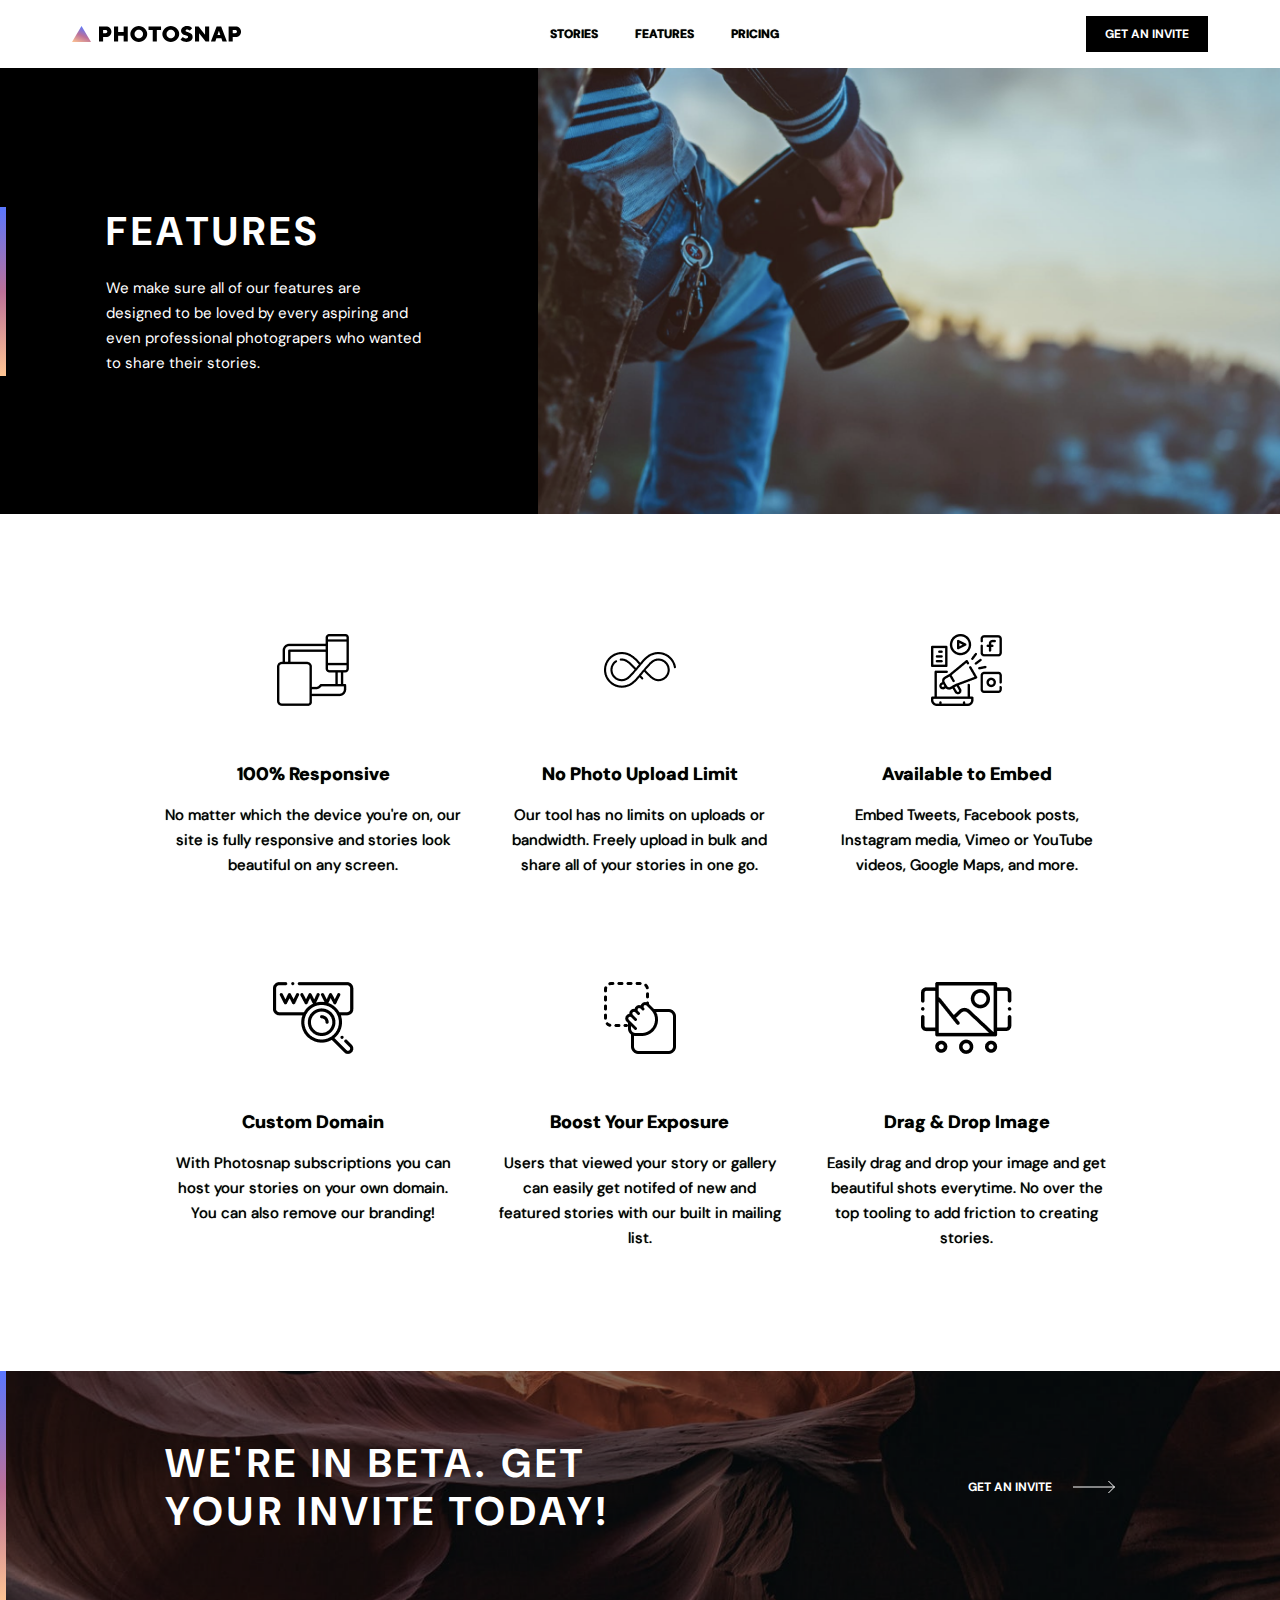
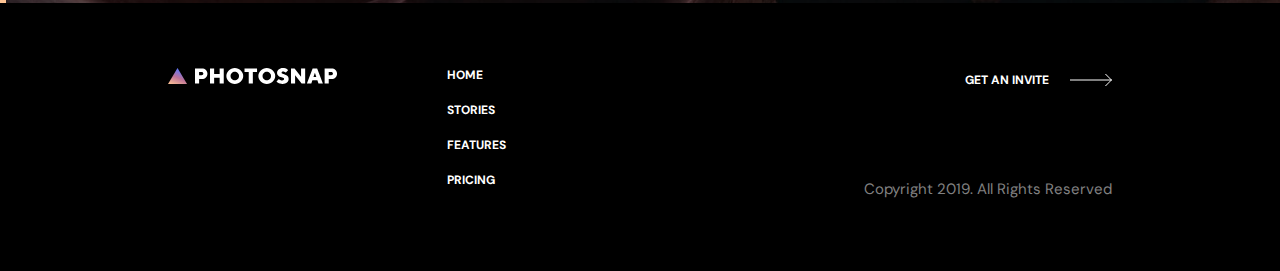
==== features-page.html @ 4eff0919 "Feature page update" ====
<!DOCTYPE html>
<html lang="en">
  <head>
    <meta charset="UTF-8" />
    <meta name="viewport" content="width=device-width, initial-scale=1.0" />
    <meta name="robots" content="index, follow" />
    <link rel="canonical" href="./features-page.html" />
    <link rel="preconnect" href="https://fonts.googleapis.com" />
    <link rel="preconnect" href="https://fonts.gstatic.com" crossorigin />
    <link
      href="https://fonts.googleapis.com/css2?family=DM+Sans:opsz,wght@9..40,400;9..40,700&display=swap"
      rel="stylesheet"
    />
    <link rel="icon" href="./assets/favicon.svg" type="image/svg+xml" />
    <link
      rel="stylesheet"
      href="https://cdnjs.cloudflare.com/ajax/libs/font-awesome/6.4.2/css/all.min.css"
      integrity="sha512-z3gLpd7yknf1YoNbCzqRKc4qyor8gaKU1qmn+CShxbuBusANI9QpRohGBreCFkKxLhei6S9CQXFEbbKuqLg0DA=="
      crossorigin="anonymous"
      referrerpolicy="no-referrer"
    />
    <link rel="stylesheet" href="./global-styles.css" />
    <link rel="stylesheet" href="./features.css" />

    <title>Features</title>
  </head>
  <body>
    <header class="nav-bar">
      <div id="photosnap-logo">
        <a href="./index.html"
          ><img
            src="./assets/logo-photosnap-black.svg"
            alt="Photosnap logo image"
          />
        </a>
      </div>
      <nav>
        <ul>
          <li><a href="./stories-page.html">Stories</a></li>
          <li><a href="./features-page.html">Features</a></li>
          <li><a href="#">Pricing</a></li>
        </ul>
      </nav>
      <button>Get an invite</button>
    </header>
    <main>
      <!-- background-section -->
      <section>
        <div class="wrapper-bg">
          <div class="features-bg-text">
            <div class="feat">
              <h1>Features</h1>
              <p>
                We make sure all of our features are designed to be loved by
                every aspiring and even professional photograpers who wanted to
                share their stories.
              </p>
            </div>
          </div>
          <div class="img-bg">
            <img
              src="./assets/features-page-background-image-of-photohrapher.png"
              alt="Image of photographer holding camera"
            />
          </div>
        </div>
      </section>
      <!-- features section -->
      <section class="features-section">
        <div>
          <div class="feature-img">
            <img
              src="./assets/responsiveicon.png"
              alt="Icon representing responsivnes of websites."
            />
          </div>
          <h3>100% Responsive</h3>
          <p>
            No matter which the device you're on, our site is fully responsive
            and stories look beautiful on any screen.
          </p>
        </div>
        <div>
          <div class="feature-img infinity">
            <img
              src="./assets/infinityicon.png"
              alt="Infinity icon representing no upload limits."
            />
          </div>
          <h3>No Photo Upload Limit</h3>
          <p>
            Our tool has no limits on uploads or bandwidth. Freely upload in
            bulk and share all of your stories in one go.
          </p>
        </div>
        <div>
          <div class="feature-img">
            <img
              src="./assets/advertisementicons.png"
              alt="Possibility to embed any media."
            />
          </div>
          <h3>Available to Embed</h3>
          <p>
            Embed Tweets, Facebook posts, Instagram media, Vimeo or YouTube
            videos, Google Maps, and more.
          </p>
        </div>
        <div>
          <div class="feature-img">
            <img
              src="./assets/custom-domain-icon.png"
              alt="Icon representing custom domain"
            />
          </div>
          <h3>Custom Domain</h3>
          <p>
            With Photosnap subscriptions you can host your stories on your own
            domain. You can also remove our branding!
          </p>
        </div>
        <div>
          <div class="feature-img">
            <img
              src="./assets/boost-exposure-icon.png"
              alt="Boost your exposure icon"
            />
          </div>
          <h3>Boost Your Exposure</h3>
          <p>
            Users that viewed your story or gallery can easily get notifed of
            new and featured stories with our built in mailing list.
          </p>
        </div>
        <div>
          <div class="feature-img">
            <img src="./assets/slider-icon.png" alt="Slider icon" />
          </div>
          <h3>Drag & Drop Image</h3>
          <p>
            Easily drag and drop your image and get beautiful shots everytime.
            No over the top tooling to add friction to creating stories.
          </p>
        </div>
      </section>
      <section class="prefooter">
        <div>
          <h1>We're in beta. Get your invite today!</h1>
        </div>
        <div class="btn-pref">
          <button>
            Get an invite
            <img
              src="./assets/btn-arrow-white.svg"
              alt="White arrow"
              class="arrows"
            />
          </button>
        </div>
      </section>
    </main>
    <footer>
      <div class="footer-section">
        <div>
          <a href="#">
            <img
              src="./assets/logo-photosnap-white.svg"
              alt="Photosnap logo"
              class="footer-logo"
            />
          </a>
          <ul class="social-icons">
            <li>
              <a href="#"
                ><i class="fa-brands fa-square-facebook facebook"></i
              ></a>
            </li>
            <li>
              <a href="#"><i class="fa-brands fa-youtube youtube"></i></a>
            </li>
            <li>
              <a href="#"><i class="fa-brands fa-twitter twitter"></i></a>
            </li>
            <li>
              <a href="#"><i class="fa-brands fa-pinterest pinterest"></i></a>
            </li>
            <li>
              <a href="#"><i class="fa-brands fa-instagram instagram"></i></a>
            </li>
          </ul>
        </div>
        <ul class="footer-nav">
          <li>
            <a href="./index.html"><h4>Home</h4></a>
          </li>
          <li>
            <a href="./stories-page.html"><h4>Stories</h4></a>
          </li>
          <li>
            <a href="./features-page.html"><h4>Features</h4></a>
          </li>
          <li>
            <a href="#"><h4>Pricing</h4></a>
          </li>
        </ul>
      </div>
      <div>
        <button>
          Get an invite
          <img
            src="./assets/btn-arrow-white.svg"
            alt="Button arrow"
            class="arrows"
          />
        </button>
        <p>Copyright 2019. All Rights Reserved</p>
      </div>
    </footer>
  </body>
</html>
---- global-styles.css ----
* {
  box-sizing: border-box;
  margin: 0;
  padding: 0;
}

html {
  background-image: linear-gradient(
    30deg,
    #140f21 25%,
    rgb(46, 67, 160) 70%,
    #f8f7fb
  );
}

:root {
  --pure-black: #000;
  --pure-white: #fff;
  --light-grey: #dfdfdf;

  --accent-gradient: linear-gradient(
    0deg,
    rgb(255, 197, 147),
    rgb(188, 113, 152),
    rgb(90, 119, 255)
  );
}

body {
  font-family: "DM Sans", sans-serif;
  font-weight: 400;
  font-size: 0.9375rem;
  line-height: 1.5625rem;
  letter-spacing: 0;
  max-width: 90em;
  margin: 0 auto;
  background-color: var(--pure-white);
  text-shadow: 0px 0px 0.7px var(--pure-black);
}

h1 {
  font-weight: 700;
  font-size: 2.5rem;
  line-height: 3rem;
  letter-spacing: 0.260625rem;
  text-transform: uppercase;
}

h2 {
  font-weight: 700;
  font-size: 1.5rem;
  line-height: 1.5625rem;
  letter-spacing: 0;
  text-transform: uppercase;
}

h3 {
  font-weight: 700;
  font-size: 1.125rem;
  line-height: 1.5625rem;
  letter-spacing: 0;
}

h4 {
  font-weight: 700;
  font-size: 0.75rem;
  line-height: 1rem;
  letter-spacing: 2;
  text-transform: uppercase;
}

a {
  color: var(--pure-black);
  text-decoration: none;
}

ul {
  list-style: none;
}

button {
  font: inherit;
  font-weight: 700;
  font-size: 12px;
  line-height: 16px;
  letter-spacing: 2;
  text-transform: uppercase;
  cursor: pointer;
}

/* header section - navigation */

.nav-bar button {
  background-color: var(--pure-black);
  border: 1px solid var(--pure-black);
  color: var(--pure-white);
  padding: 0.75em 1.5em;
  transition: background-color 0.07s ease-in;
}

.nav-bar button:hover {
  background-color: var(--light-grey);
  color: var(--pure-black);
  border-color: var(--light-grey);
}

.nav-bar {
  display: flex;
  justify-content: space-between;
  padding: 1rem 4.5rem;
}

#photosnap-logo {
  display: flex;
  align-items: center;
}
#photosnap-logo a {
  display: flex;
  align-items: center;
}

nav {
  display: flex;
}

nav ul {
  display: flex;
  gap: 2.3125rem;
  justify-content: space-evenly;
}
nav ul li {
  display: flex;
  align-items: center;
}

nav a {
  font-weight: 700;
  font-size: 12px;
  line-height: 16px;
  letter-spacing: 2;
  text-transform: uppercase;
  transition: color 0.07s ease-in-out 0.1s;
}

nav a:hover {
  color: gray;
}

/* arrow img on buttons */

.arrows {
  display: inline-block;
  margin-left: 1.125rem;
  vertical-align: middle;
  margin-bottom: 0.125rem;
}

/* footer */

footer {
  background-color: var(--pure-black);
  display: flex;
  justify-content: space-between;
  padding: 4rem 10.5rem;
  color: var(--pure-white);
}

.footer-section {
  display: flex;
}

.footer-nav {
  margin-left: 6.8125rem;
}

.footer-nav a {
  display: block;
  color: var(--pure-white);
  margin-bottom: 1.1875rem;
  transition: color 0.07s ease-in;
}

.footer-nav a:hover {
  color: gray;
}

.social-icons {
  display: flex;
  gap: 0.83125rem;
  margin-top: 5.3215rem;
}

.social-icons a {
  color: var(--pure-white);
  display: inline-block;
  font-size: 20px;
  transition: background-image 2s ease-in-out;
}

.social-icons .facebook:hover {
  background-image: linear-gradient(225deg, #63afdb, #6028f1);
  background-clip: text;
  -webkit-background-clip: text;
  -webkit-text-fill-color: transparent;
}

.social-icons .youtube:hover {
  background-image: linear-gradient(45deg, #d3205a, #ff5a5a);
  background-clip: text;
  -webkit-background-clip: text;
  -webkit-text-fill-color: transparent;
}

.social-icons .twitter:hover {
  background-image: linear-gradient(225deg, #65ffeb, #27718a);
  background-clip: text;
  -webkit-background-clip: text;
  -webkit-text-fill-color: transparent;
}

.social-icons .pinterest:hover {
  background-image: linear-gradient(225deg, #f6c683, #de3838);
  background-clip: text;
  -webkit-background-clip: text;
  -webkit-text-fill-color: transparent;
}
.social-icons .instagram:hover {
  background-image: linear-gradient(26.57deg, #ffc593, #bc7198, #5a77ff);
  background-clip: text;
  -webkit-background-clip: text;
  -webkit-text-fill-color: transparent;
}

footer button {
  width: 100%;
  text-align: right;
  border: none;
  background-color: var(--pure-black);
  color: var(--pure-white);
}

footer button:hover {
  text-decoration: underline;
}

footer p {
  color: gray;
  margin-top: 5.3215rem;
}
---- features.css ----
/* top background section styling */

.wrapper-bg {
  display: flex;
}

.features-bg-text {
  width: 42%;
  display: flex;
  justify-content: center;
  align-items: center;
  flex-direction: column;

  background-color: var(--pure-black);
  color: var(--pure-white);
}

.feat::before {
  content: "";
  position: absolute;
  height: 100%;
  width: 6px;
  background-image: var(--accent-gradient);
  top: 0;
  left: 0;
}

.feat {
  /* text-align: left; */
  padding: 0 6.9375rem 0 6.625rem;
  /* width: 24.1875rem; */
  position: relative;
}

.feat h1 {
  margin-bottom: 1.3125rem;
}

.img-bg {
  width: 58%;
}

.wrapper-bg img {
  width: 100%;
  height: 100%;
  object-fit: cover;
}

/* features section styling */

.features-section {
  display: grid;
  grid-template-columns: 1fr 1fr 1fr;
  gap: 1.875rem;
  row-gap: 6.5rem;
  text-align: center;
  padding: 7.5rem 10.3125rem;
}

.feature-img {
  padding-bottom: 3rem;
}

.feature-img.infinity {
  padding-top: 1.125rem;
  padding-bottom: 4.125rem;
}

.features-section h3 {
  margin-bottom: 1rem;
}

/* prefooter section */

.prefooter {
  background-image: url(./assets/beta-background-image.png);
  background-size: cover;
  background-repeat: no-repeat;
  color: var(--pure-white);
  display: flex;
  padding: 4.25rem 10.3125rem;
  position: relative;
}

.prefooter::before {
  content: "";
  position: absolute;
  height: 100%;
  width: 6px;
  background-image: var(--accent-gradient);
  top: 0;
  left: 0;
}

.prefooter div {
  width: 100%;
}

.prefooter .btn-pref {
  display: flex;
  justify-content: flex-end;
}
.prefooter button {
  border: none;
  background-color: transparent;
  color: var(--pure-white);
}

.prefooter button:hover {
  text-decoration: underline;
}
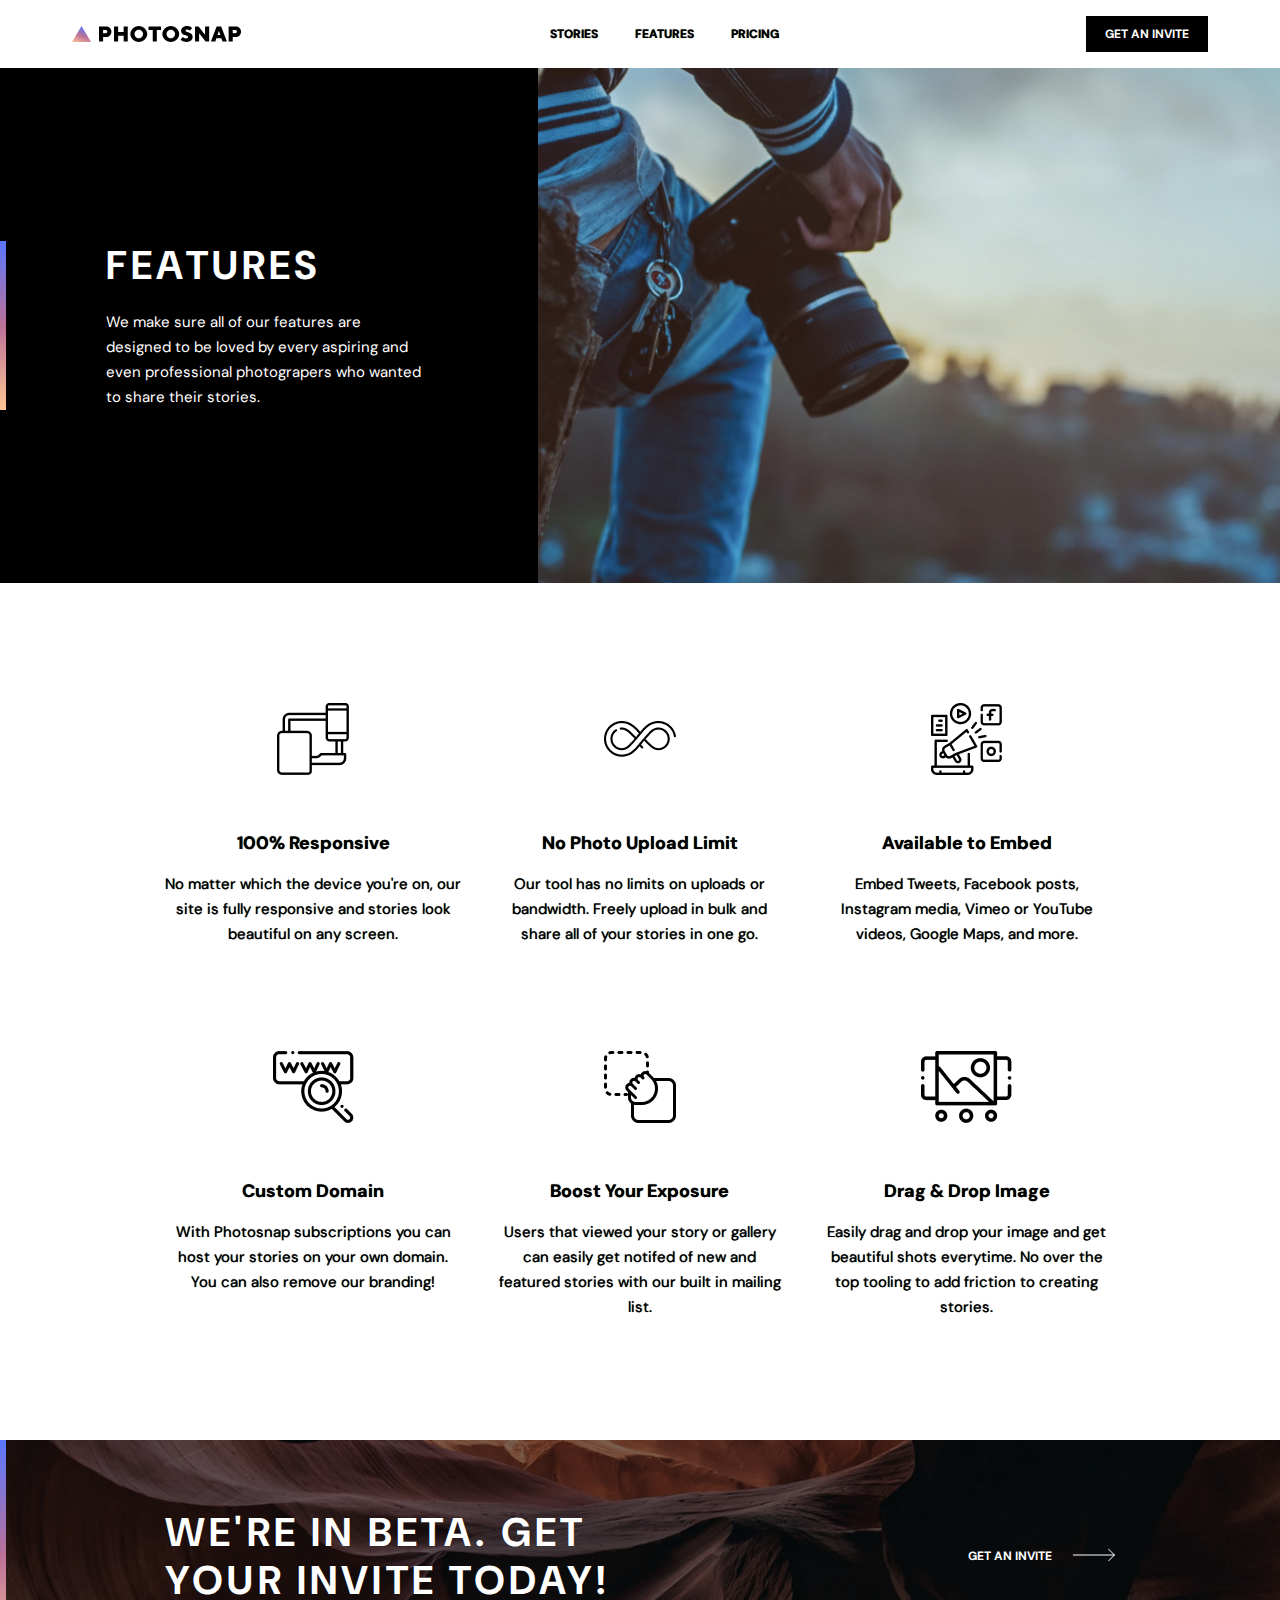
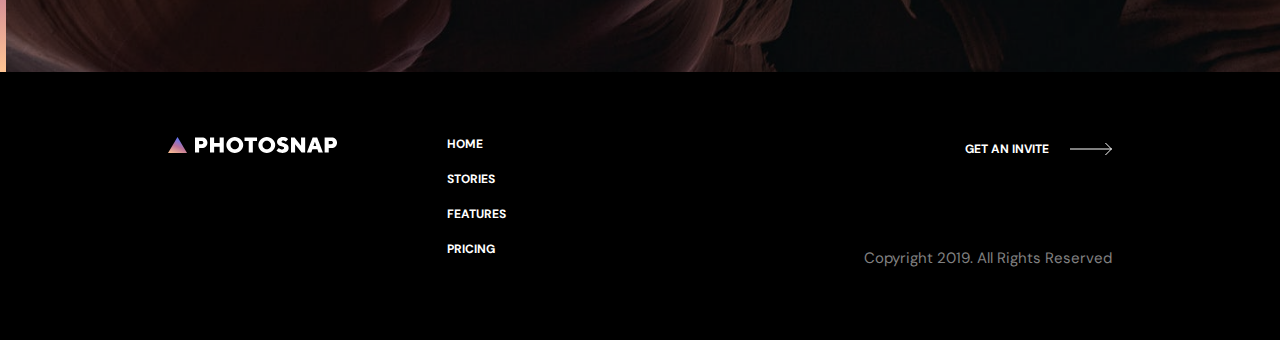
==== commit c04f51f1: "Update tablet size" ====
--- a/features-page.html
+++ b/features-page.html
@@ -38,7 +38,7 @@
         <ul>
           <li><a href="./stories-page.html">Stories</a></li>
           <li><a href="./features-page.html">Features</a></li>
-          <li><a href="#">Pricing</a></li>
+          <li><a href="./pricing-page.html">Pricing</a></li>
         </ul>
       </nav>
       <button>Get an invite</button>
--- a/global-styles.css
+++ b/global-styles.css
@@ -24,6 +24,34 @@
     rgb(188, 113, 152),
     rgb(90, 119, 255)
   );
+}
+
+@media only screen and (max-width: 1200px) {
+  html {
+    font-size: 87%;
+  }
+}
+
+@media only screen and (max-width: 1024px) {
+  html {
+    font-size: 82%;
+  }
+}
+
+@media only screen and (max-width: 860px) {
+  html {
+    font-size: 78%;
+  }
+}
+
+@media only screen and (max-width: 768px) {
+  html {
+    font-size: 75%;
+  }
+}
+
+img {
+  /* display: block; */
 }
 
 body {
@@ -110,6 +138,13 @@
   padding: 1rem 4.5rem;
 }
 
+@media only screen and (max-width: 768px) {
+  .nav-bar {
+    padding-left: 2.5rem;
+    padding-right: 2.5rem;
+  }
+}
+
 #photosnap-logo {
   display: flex;
   align-items: center;
@@ -128,6 +163,7 @@
   gap: 2.3125rem;
   justify-content: space-evenly;
 }
+
 nav ul li {
   display: flex;
   align-items: center;
@@ -165,6 +201,13 @@
   color: var(--pure-white);
 }
 
+@media only screen and (max-width: 768px) {
+  footer {
+    padding-left: 2.5rem;
+    padding-right: 2.5rem;
+  }
+}
+
 .footer-section {
   display: flex;
 }
@@ -182,6 +225,23 @@
 
 .footer-nav a:hover {
   color: gray;
+}
+
+@media only screen and (max-width: 768px) {
+  .footer-section {
+    position: relative;
+    display: flex;
+  }
+
+  .footer-nav {
+    margin: 0;
+    position: absolute;
+    top: 3rem;
+    left: 0;
+    display: flex;
+    gap: 1.625rem;
+    font-size: 100%;
+  }
 }
 
 .social-icons {
--- a/features.css
+++ b/features.css
@@ -10,7 +10,7 @@
   justify-content: center;
   align-items: center;
   flex-direction: column;
-
+  padding: 10.8125rem 0;
   background-color: var(--pure-black);
   color: var(--pure-white);
 }
@@ -46,6 +46,16 @@
   object-fit: cover;
 }
 
+@media only screen and (max-width: 768px) {
+  .features-bg-text {
+    width: 64%;
+  }
+
+  .img-bg {
+    width: 36%;
+  }
+}
+
 /* features section styling */
 
 .features-section {
@@ -55,6 +65,14 @@
   row-gap: 6.5rem;
   text-align: center;
   padding: 7.5rem 10.3125rem;
+}
+
+@media only screen and (max-width: 768px) {
+  .features-section {
+    grid-template-columns: 1fr 1fr;
+    padding-left: 2.5rem;
+    padding-right: 2.5rem;
+  }
 }
 
 .feature-img {
@@ -80,6 +98,13 @@
   display: flex;
   padding: 4.25rem 10.3125rem;
   position: relative;
+}
+
+@media only screen and (max-width: 768px) {
+  .prefooter {
+    padding-left: 2.5rem;
+    padding-right: 2.5rem;
+  }
 }
 
 .prefooter::before {
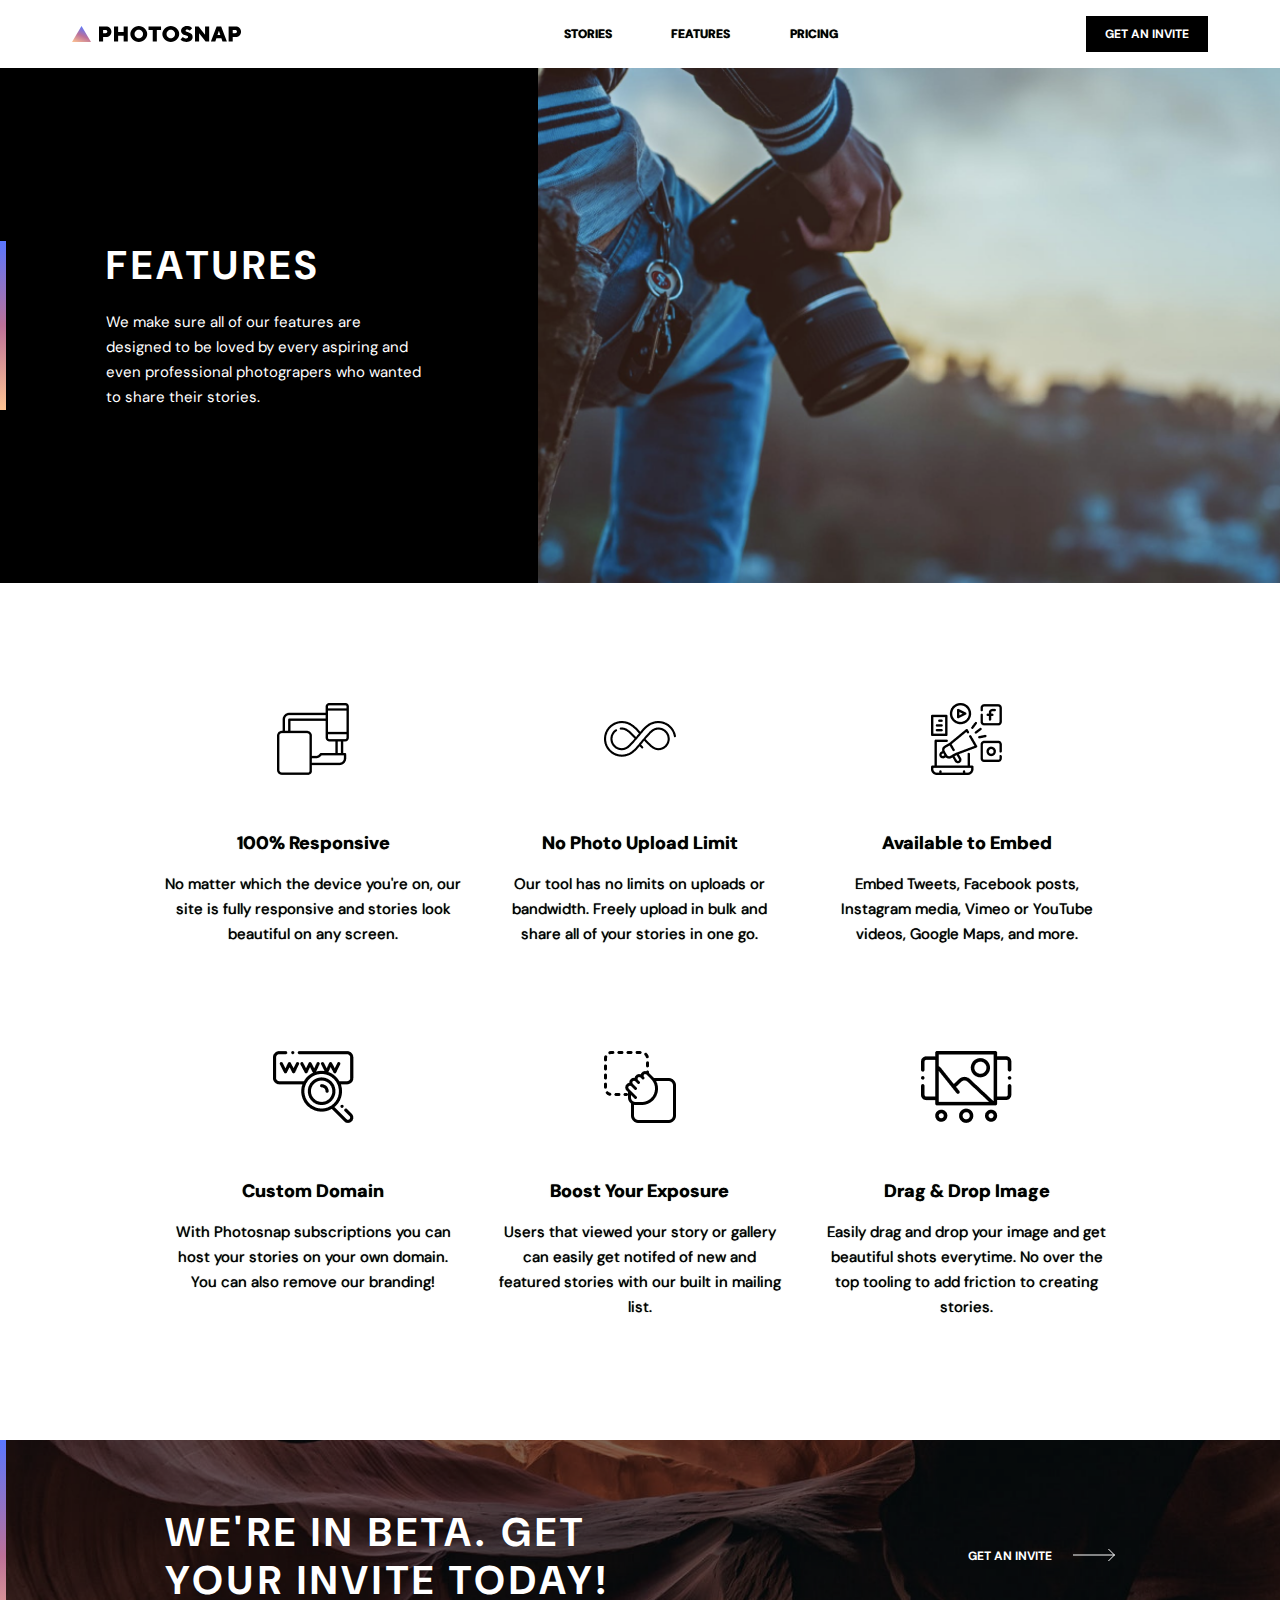
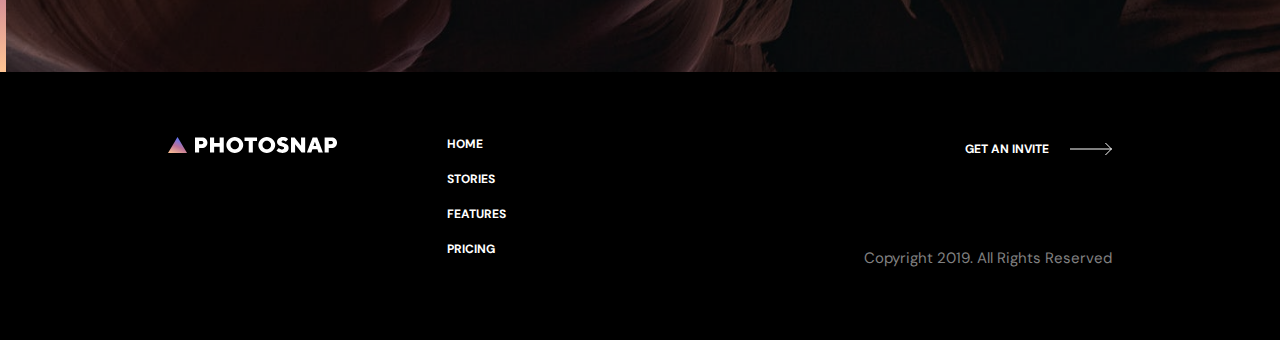
==== commit 169e9cd0: "Styling mobile view index page" ====
--- a/features-page.html
+++ b/features-page.html
@@ -25,6 +25,41 @@
     <title>Features</title>
   </head>
   <body>
+    <!-- mobile nav -->
+    <aside id="aside-bg">
+      <div class="nav-bar-wrap">
+        <div class="mobile-nav">
+          <div id="photosnap-logo">
+            <a href="./index.html"
+              ><img
+                src="./assets/logo-photosnap-black.svg"
+                alt="Photosnap logo image"
+              />
+            </a>
+          </div>
+          <div class="mobile-nav-btn">
+            <img
+              src="./assets/menu-button.svg"
+              alt="Menu button"
+              class="menu-btn"
+            /><img
+              src="./assets/escape-button.svg"
+              alt="Close menu button"
+              class="close-btn"
+            />
+          </div>
+        </div>
+        <div id="mobile-bar" class="close-btn">
+          <ul class="mobile-ul">
+            <li><a href="./stories-page.html">Stories</a></li>
+            <li><a href="./features-page.html">Features</a></li>
+            <li><a href="./pricing-page.html">Pricing</a></li>
+          </ul>
+          <button class="mobile-btn">Get an invite</button>
+        </div>
+      </div>
+    </aside>
+    <!-- header -->
     <header class="nav-bar">
       <div id="photosnap-logo">
         <a href="./index.html"
--- a/global-styles.css
+++ b/global-styles.css
@@ -26,7 +26,7 @@
   );
 }
 
-@media only screen and (max-width: 1200px) {
+/* @media only screen and (max-width: 1200px) {
   html {
     font-size: 87%;
   }
@@ -48,7 +48,7 @@
   html {
     font-size: 75%;
   }
-}
+} */
 
 img {
   /* display: block; */
@@ -116,6 +116,87 @@
   cursor: pointer;
 }
 
+/* mobile navigation */
+
+.mobile-nav {
+  display: flex;
+  padding: 1.75rem 1.75rem 1.75rem 1.5rem;
+  justify-content: space-between;
+}
+.mobile-nav-btn {
+  display: flex;
+  align-items: center;
+  cursor: pointer;
+}
+
+.close-btn {
+  display: none;
+}
+
+.mobile-ul {
+  width: 83%;
+  padding-top: 2rem;
+  border-bottom: 1px solid var(--light-grey);
+  font-weight: 700;
+  font-size: 0.9375rem;
+  line-height: 1.25rem;
+  letter-spacing: 0.15625rem;
+  text-transform: uppercase;
+  margin: 0 auto;
+  text-align: center;
+}
+
+.mobile-ul li {
+  margin-bottom: 1.25rem;
+}
+
+.mobile-btn {
+  width: 83%;
+  color: var(--pure-white);
+  background-color: var(--pure-black);
+  padding: 0.875em 0;
+  font: inherit;
+  font-weight: 700;
+  font-size: 0.9375rem;
+  line-height: 1.25rem;
+  letter-spacing: 0.15625rem;
+  border: none;
+  transition: background-color 0.1s ease-in;
+  text-align: center;
+  margin-top: 1.25rem;
+  margin-bottom: 2rem;
+  margin: 1.25rem auto 0 auto;
+  display: block;
+}
+.mobile-btn:active {
+  background-color: var(--light-grey);
+  color: var(--pure-black);
+}
+
+#mobile-bar {
+  padding-bottom: 2rem;
+}
+
+.mobile-bg {
+  position: fixed;
+  background-color: #00000084;
+  z-index: 2;
+  width: 100%;
+  height: 100%;
+}
+
+.nav-bar-wrap {
+  background-color: var(--pure-white);
+  z-index: 3;
+  /* width: 100%; */
+}
+
+@media only screen and (min-width: 585px) {
+  aside {
+    display: none;
+  }
+}
+
 /* header section - navigation */
 
 .nav-bar button {
@@ -156,17 +237,44 @@
 
 nav {
   display: flex;
+  font-weight: 700;
+  font-size: 12px;
+  line-height: 16px;
+  letter-spacing: 2;
 }
 
 nav ul {
   display: flex;
   gap: 2.3125rem;
   justify-content: space-evenly;
+  /* flex-grow: 1; */
+}
+
+@media only screen and (max-width: 700px) {
+  nav ul {
+    gap: 1rem;
+  }
+  .nav-bar button {
+    padding: 0.5em 1em;
+  }
+  .nav-bar {
+    padding-left: 1.5rem;
+    padding-right: 1.5rem;
+  }
+}
+
+@media only screen and (max-width: 585px) {
+  .nav-bar {
+    display: none;
+  }
 }
 
 nav ul li {
   display: flex;
+  justify-content: center;
   align-items: center;
+  flex: 1 0 33.33%;
+  /* flex-grow: 1; */
 }
 
 nav a {
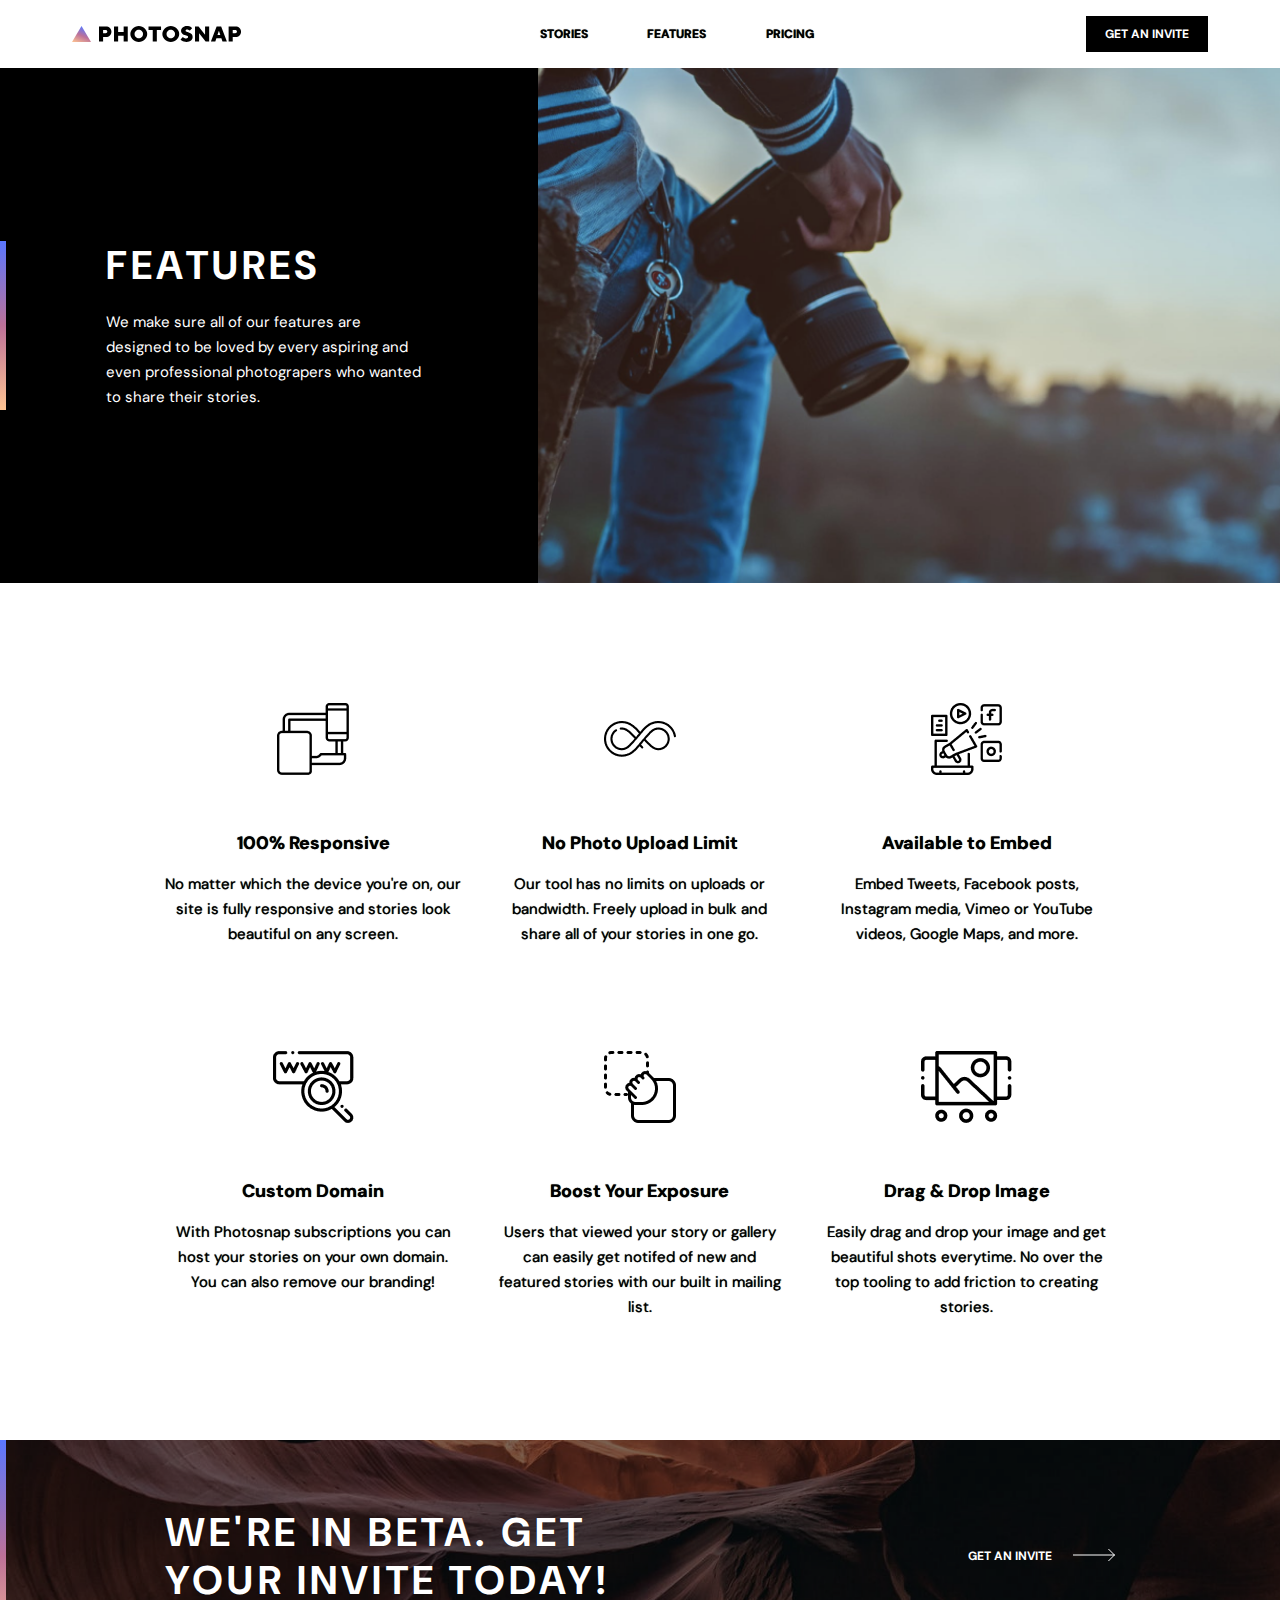
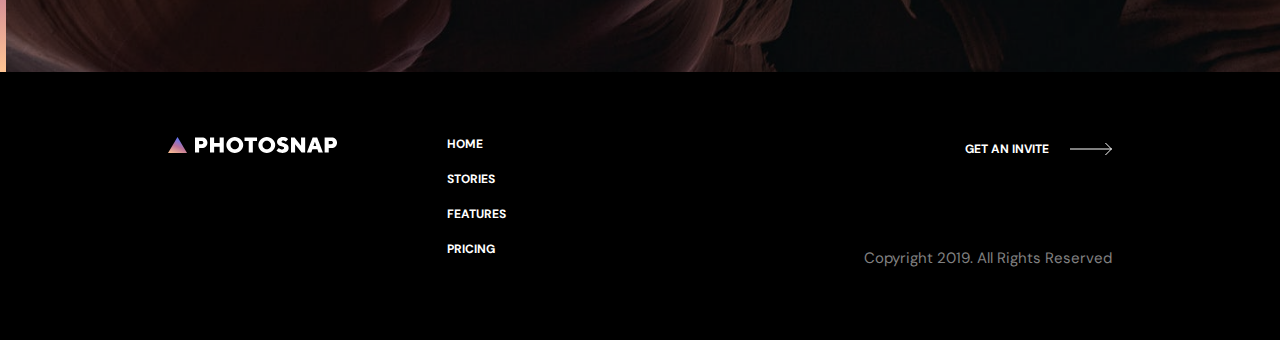
==== commit 4cb848cf: "Fixed stylings on website" ====
--- a/features-page.html
+++ b/features-page.html
@@ -21,10 +21,13 @@
     />
     <link rel="stylesheet" href="./global-styles.css" />
     <link rel="stylesheet" href="./features.css" />
-
+    <script src="./script.js" defer></script>
+    <script src="./app.js" defer></script>
     <title>Features</title>
   </head>
   <body>
+    <div id="bg-mobile" class="mobile-bg"></div>
+    <!-- mobile nav -->
     <!-- mobile nav -->
     <aside id="aside-bg">
       <div class="nav-bar-wrap">
@@ -45,7 +48,7 @@
             /><img
               src="./assets/escape-button.svg"
               alt="Close menu button"
-              class="close-btn"
+              class="close-btn close-img"
             />
           </div>
         </div>
@@ -76,7 +79,9 @@
           <li><a href="./pricing-page.html">Pricing</a></li>
         </ul>
       </nav>
-      <button>Get an invite</button>
+      <div class="nav-btn">
+        <button>Get an invite</button>
+      </div>
     </header>
     <main>
       <!-- background-section -->
--- a/global-styles.css
+++ b/global-styles.css
@@ -49,10 +49,6 @@
     font-size: 75%;
   }
 } */
-
-img {
-  /* display: block; */
-}
 
 body {
   font-family: "DM Sans", sans-serif;
@@ -150,6 +146,10 @@
   margin-bottom: 1.25rem;
 }
 
+.mobile-ul a:hover {
+  color: grey;
+}
+
 .mobile-btn {
   width: 83%;
   color: var(--pure-white);
@@ -183,6 +183,7 @@
   z-index: 2;
   width: 100%;
   height: 100%;
+  display: none;
 }
 
 .nav-bar-wrap {
@@ -191,8 +192,14 @@
   /* width: 100%; */
 }
 
+aside {
+  position: fixed;
+  width: 100%;
+  z-index: 3;
+}
+
 @media only screen and (min-width: 585px) {
-  aside {
+  #aside-bg {
     display: none;
   }
 }
@@ -205,6 +212,9 @@
   color: var(--pure-white);
   padding: 0.75em 1.5em;
   transition: background-color 0.07s ease-in;
+}
+.nav-btn {
+  text-align: right;
 }
 
 .nav-bar button:hover {
@@ -267,6 +277,14 @@
   .nav-bar {
     display: none;
   }
+}
+
+.nav-bar > * {
+  flex: 1 0 33%;
+}
+
+nav {
+  justify-content: center;
 }
 
 nav ul li {
@@ -415,3 +433,38 @@
   color: gray;
   margin-top: 5.3215rem;
 }
+
+@media only screen and (max-width: 585px) {
+  footer {
+    flex-direction: column;
+    padding: 3.5rem 2rem;
+  }
+
+  .footer-section {
+    flex-direction: column;
+    align-items: center;
+  }
+
+  .footer-nav {
+    position: static;
+    display: block;
+    text-align: center;
+    margin-bottom: 7.4375rem;
+  }
+
+  .social-icons {
+    justify-content: center;
+    padding-top: 2rem;
+    padding-bottom: 3.0625rem;
+    margin-top: 0;
+  }
+
+  footer button {
+    text-align: center;
+    margin-bottom: 2.125rem;
+  }
+  footer p {
+    text-align: center;
+    margin-top: 0;
+  }
+}
--- a/features.css
+++ b/features.css
@@ -56,6 +56,43 @@
   }
 }
 
+/* mobile */
+
+@media only screen and (max-width: 585px) {
+  .wrapper-bg {
+    flex-direction: column-reverse;
+  }
+
+  .features-bg-text {
+    width: 100%;
+    padding: 4.5rem 0;
+  }
+
+  .img-bg {
+    width: 100%;
+    display: block;
+  }
+
+  .img-bg img {
+    display: block;
+  }
+
+  .feat {
+    padding-left: 1.78125rem;
+    padding-right: 1.78125rem;
+  }
+
+  .feat::before {
+    content: "";
+    position: absolute;
+    height: 6px;
+    width: 34%;
+    background-image: var(--accent-gradient);
+    top: -4.5rem;
+    left: 2.0625rem;
+  }
+}
+
 /* features section styling */
 
 .features-section {
@@ -72,6 +109,16 @@
     grid-template-columns: 1fr 1fr;
     padding-left: 2.5rem;
     padding-right: 2.5rem;
+    row-gap: 4.5rem;
+  }
+}
+
+/* mobile */
+@media only screen and (max-width: 585px) {
+  .features-section {
+    grid-template-columns: 1fr;
+    padding: 5rem 2rem;
+    row-gap: 3.5rem;
   }
 }
 
@@ -134,3 +181,28 @@
 .prefooter button:hover {
   text-decoration: underline;
 }
+
+@media only screen and (max-width: 585px) {
+  .prefooter {
+    flex-direction: column;
+    padding: 4rem 2.03125rem;
+  }
+
+  .prefooter h1 {
+    margin-bottom: 1.5rem;
+  }
+
+  .prefooter .btn-pref {
+    justify-content: flex-start;
+  }
+
+  .prefooter::before {
+    content: "";
+    position: absolute;
+    height: 6px;
+    width: 34%;
+    background-image: var(--accent-gradient);
+    /* top: -4.5rem; */
+    left: 2.0625rem;
+  }
+}
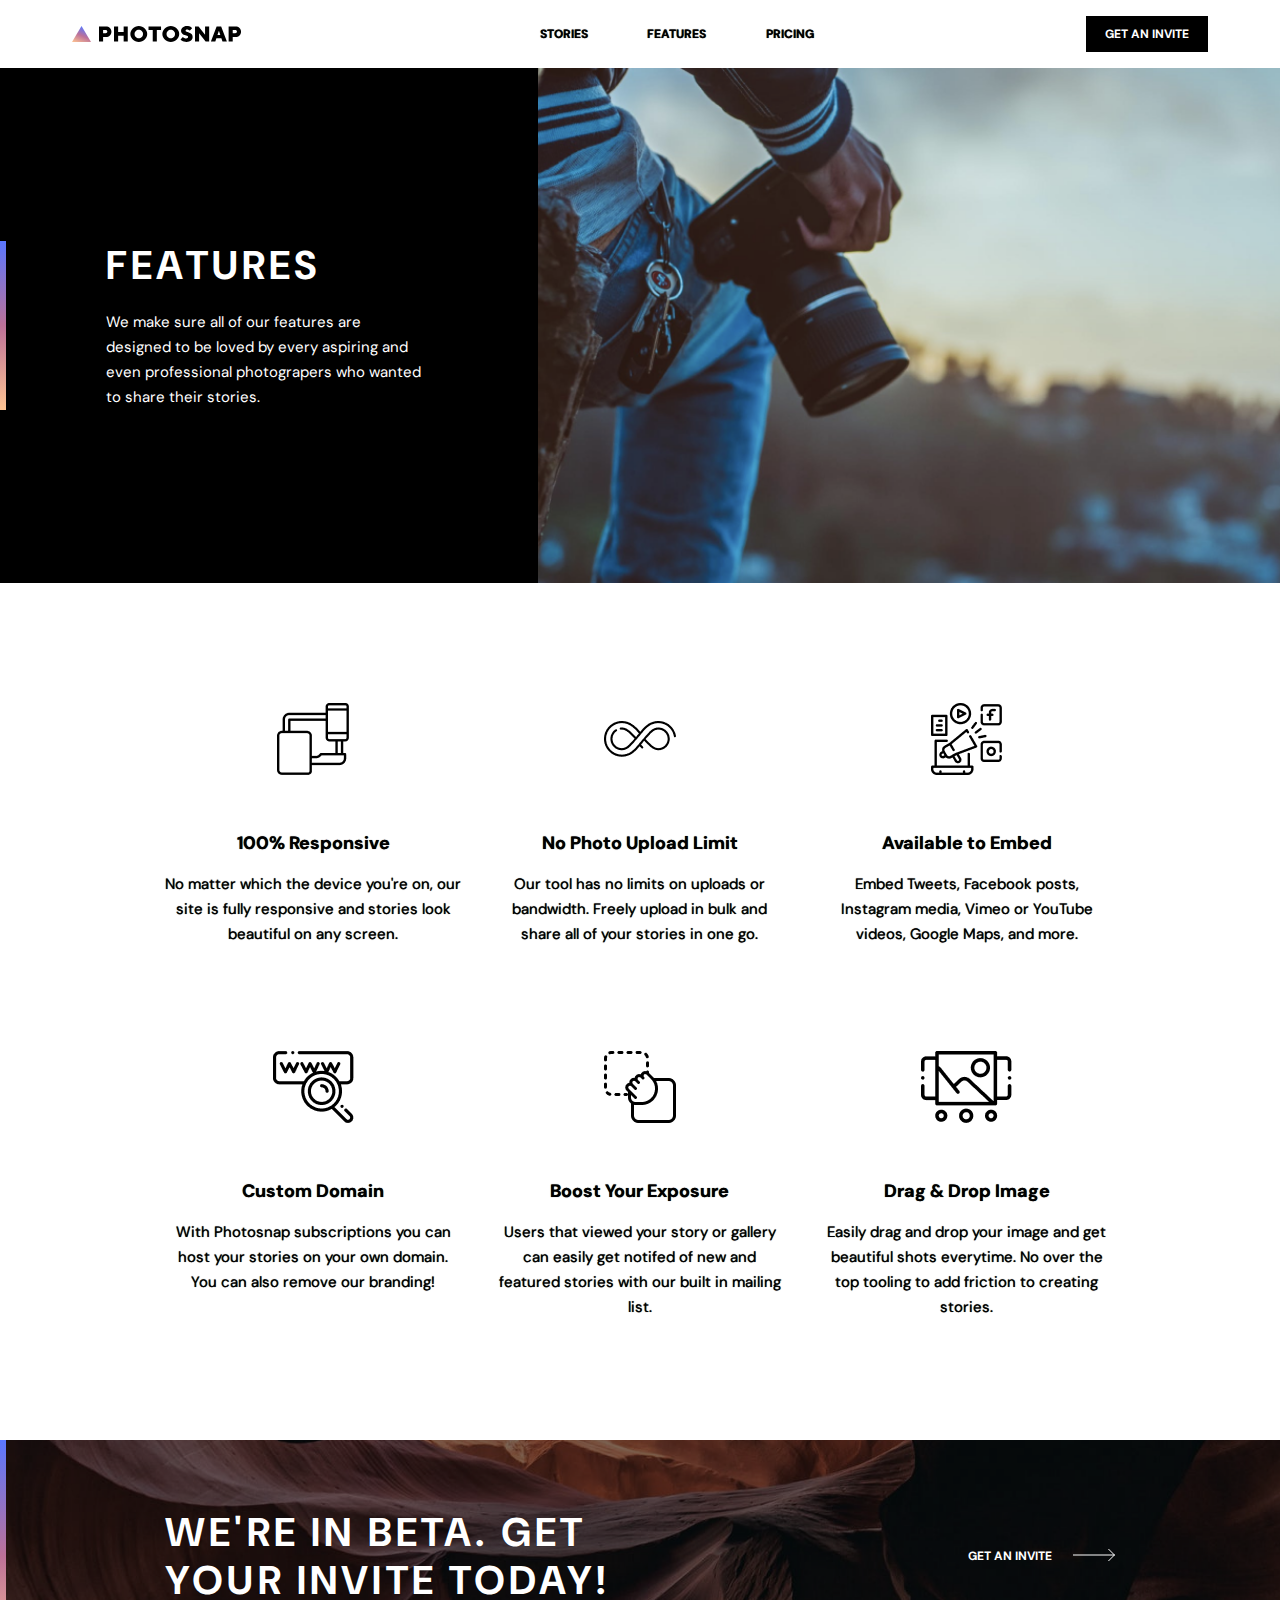
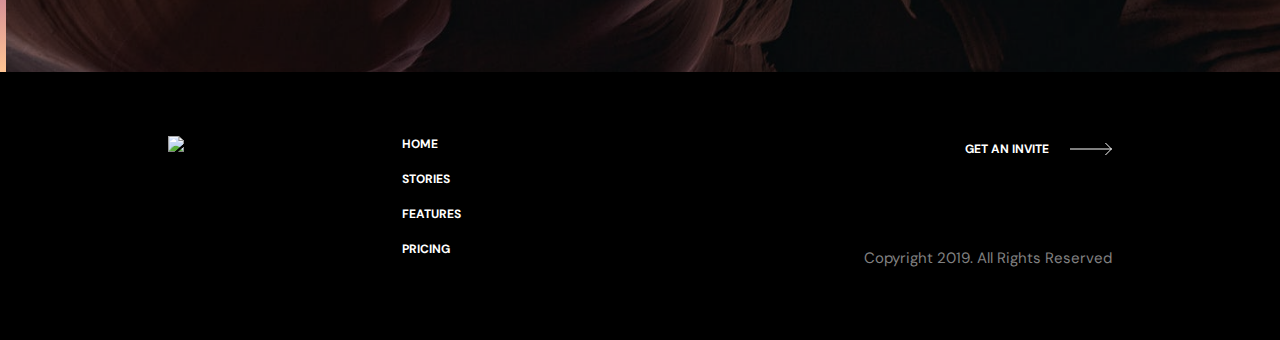
==== commit cd87ced1: "Fixed relative paths" ====
--- a/features-page.html
+++ b/features-page.html
@@ -4,14 +4,14 @@
     <meta charset="UTF-8" />
     <meta name="viewport" content="width=device-width, initial-scale=1.0" />
     <meta name="robots" content="index, follow" />
-    <link rel="canonical" href="./features-page.html" />
+    <link rel="canonical" href="/features-page.html" />
     <link rel="preconnect" href="https://fonts.googleapis.com" />
     <link rel="preconnect" href="https://fonts.gstatic.com" crossorigin />
     <link
       href="https://fonts.googleapis.com/css2?family=DM+Sans:opsz,wght@9..40,400;9..40,700&display=swap"
       rel="stylesheet"
     />
-    <link rel="icon" href="./assets/favicon.svg" type="image/svg+xml" />
+    <link rel="icon" href="/assets/favicon.svg" type="image/svg+xml" />
     <link
       rel="stylesheet"
       href="https://cdnjs.cloudflare.com/ajax/libs/font-awesome/6.4.2/css/all.min.css"
@@ -19,10 +19,10 @@
       crossorigin="anonymous"
       referrerpolicy="no-referrer"
     />
-    <link rel="stylesheet" href="./global-styles.css" />
-    <link rel="stylesheet" href="./features.css" />
-    <script src="./script.js" defer></script>
-    <script src="./app.js" defer></script>
+    <link rel="stylesheet" href="/global-styles.css" />
+    <link rel="stylesheet" href="/features.css" />
+    <script src="/script.js" defer></script>
+    <script src="/app.js" defer></script>
     <title>Features</title>
   </head>
   <body>
@@ -33,20 +33,20 @@
       <div class="nav-bar-wrap">
         <div class="mobile-nav">
           <div id="photosnap-logo">
-            <a href="./index.html"
+            <a href="/index.html"
               ><img
-                src="./assets/logo-photosnap-black.svg"
+                src="/assets/logo-photosnap-black.svg"
                 alt="Photosnap logo image"
               />
             </a>
           </div>
           <div class="mobile-nav-btn">
             <img
-              src="./assets/menu-button.svg"
+              src="/assets/menu-button.svg"
               alt="Menu button"
               class="menu-btn"
             /><img
-              src="./assets/escape-button.svg"
+              src="/assets/escape-button.svg"
               alt="Close menu button"
               class="close-btn close-img"
             />
@@ -54,9 +54,9 @@
         </div>
         <div id="mobile-bar" class="close-btn">
           <ul class="mobile-ul">
-            <li><a href="./stories-page.html">Stories</a></li>
-            <li><a href="./features-page.html">Features</a></li>
-            <li><a href="./pricing-page.html">Pricing</a></li>
+            <li><a href="/stories-page.html">Stories</a></li>
+            <li><a href="/features-page.html">Features</a></li>
+            <li><a href="/pricing-page.html">Pricing</a></li>
           </ul>
           <button class="mobile-btn">Get an invite</button>
         </div>
@@ -65,18 +65,18 @@
     <!-- header -->
     <header class="nav-bar">
       <div id="photosnap-logo">
-        <a href="./index.html"
+        <a href="/index.html"
           ><img
-            src="./assets/logo-photosnap-black.svg"
+            src="/assets/logo-photosnap-black.svg"
             alt="Photosnap logo image"
           />
         </a>
       </div>
       <nav>
         <ul>
-          <li><a href="./stories-page.html">Stories</a></li>
-          <li><a href="./features-page.html">Features</a></li>
-          <li><a href="./pricing-page.html">Pricing</a></li>
+          <li><a href="/stories-page.html">Stories</a></li>
+          <li><a href="/features-page.html">Features</a></li>
+          <li><a href="/pricing-page.html">Pricing</a></li>
         </ul>
       </nav>
       <div class="nav-btn">
@@ -99,7 +99,7 @@
           </div>
           <div class="img-bg">
             <img
-              src="./assets/features-page-background-image-of-photohrapher.png"
+              src="/assets/features-page-background-image-of-photohrapher.png"
               alt="Image of photographer holding camera"
             />
           </div>
@@ -110,7 +110,7 @@
         <div>
           <div class="feature-img">
             <img
-              src="./assets/responsiveicon.png"
+              src="/assets/responsiveicon.png"
               alt="Icon representing responsivnes of websites."
             />
           </div>
@@ -123,7 +123,7 @@
         <div>
           <div class="feature-img infinity">
             <img
-              src="./assets/infinityicon.png"
+              src="/assets/infinityicon.png"
               alt="Infinity icon representing no upload limits."
             />
           </div>
@@ -136,7 +136,7 @@
         <div>
           <div class="feature-img">
             <img
-              src="./assets/advertisementicons.png"
+              src="/assets/advertisementicons.png"
               alt="Possibility to embed any media."
             />
           </div>
@@ -149,7 +149,7 @@
         <div>
           <div class="feature-img">
             <img
-              src="./assets/custom-domain-icon.png"
+              src="/assets/custom-domain-icon.png"
               alt="Icon representing custom domain"
             />
           </div>
@@ -162,7 +162,7 @@
         <div>
           <div class="feature-img">
             <img
-              src="./assets/boost-exposure-icon.png"
+              src="/assets/boost-exposure-icon.png"
               alt="Boost your exposure icon"
             />
           </div>
@@ -174,7 +174,7 @@
         </div>
         <div>
           <div class="feature-img">
-            <img src="./assets/slider-icon.png" alt="Slider icon" />
+            <img src="/assets/slider-icon.png" alt="Slider icon" />
           </div>
           <h3>Drag & Drop Image</h3>
           <p>
@@ -191,7 +191,7 @@
           <button>
             Get an invite
             <img
-              src="./assets/btn-arrow-white.svg"
+              src="/assets/btn-arrow-white.svg"
               alt="White arrow"
               class="arrows"
             />
@@ -203,11 +203,8 @@
       <div class="footer-section">
         <div>
           <a href="#">
-            <img
-              src="./assets/logo-photosnap-white.svg"
-              alt="Photosnap logo"
-              class="footer-logo"
-            />
+            <img src=/assets/logo-photosnap-white.svg" alt="Photosnap logo"
+            class="footer-logo" />
           </a>
           <ul class="social-icons">
             <li>
@@ -231,16 +228,16 @@
         </div>
         <ul class="footer-nav">
           <li>
-            <a href="./index.html"><h4>Home</h4></a>
-          </li>
-          <li>
-            <a href="./stories-page.html"><h4>Stories</h4></a>
-          </li>
-          <li>
-            <a href="./features-page.html"><h4>Features</h4></a>
-          </li>
-          <li>
-            <a href="#"><h4>Pricing</h4></a>
+            <a href="/index.html"><h4>Home</h4></a>
+          </li>
+          <li>
+            <a href="/stories-page.html"><h4>Stories</h4></a>
+          </li>
+          <li>
+            <a href="/features-page.html"><h4>Features</h4></a>
+          </li>
+          <li>
+            <a href="/pricing-page.html"><h4>Pricing</h4></a>
           </li>
         </ul>
       </div>
@@ -248,7 +245,7 @@
         <button>
           Get an invite
           <img
-            src="./assets/btn-arrow-white.svg"
+            src="/assets/btn-arrow-white.svg"
             alt="Button arrow"
             class="arrows"
           />
--- a/global-styles.css
+++ b/global-styles.css
@@ -49,7 +49,6 @@
     font-size: 75%;
   }
 } */
-
 body {
   font-family: "DM Sans", sans-serif;
   font-weight: 400;
--- a/features.css
+++ b/features.css
@@ -46,9 +46,21 @@
   object-fit: cover;
 }
 
+@media only screen and (max-width: 1000px) {
+  .feat {
+    padding-left: 3rem;
+    padding-right: 3.9375rem;
+  }
+}
+
 @media only screen and (max-width: 768px) {
   .features-bg-text {
     width: 64%;
+  }
+
+  .feat {
+    padding-left: 3rem;
+    padding-right: 3.9375rem;
   }
 
   .img-bg {
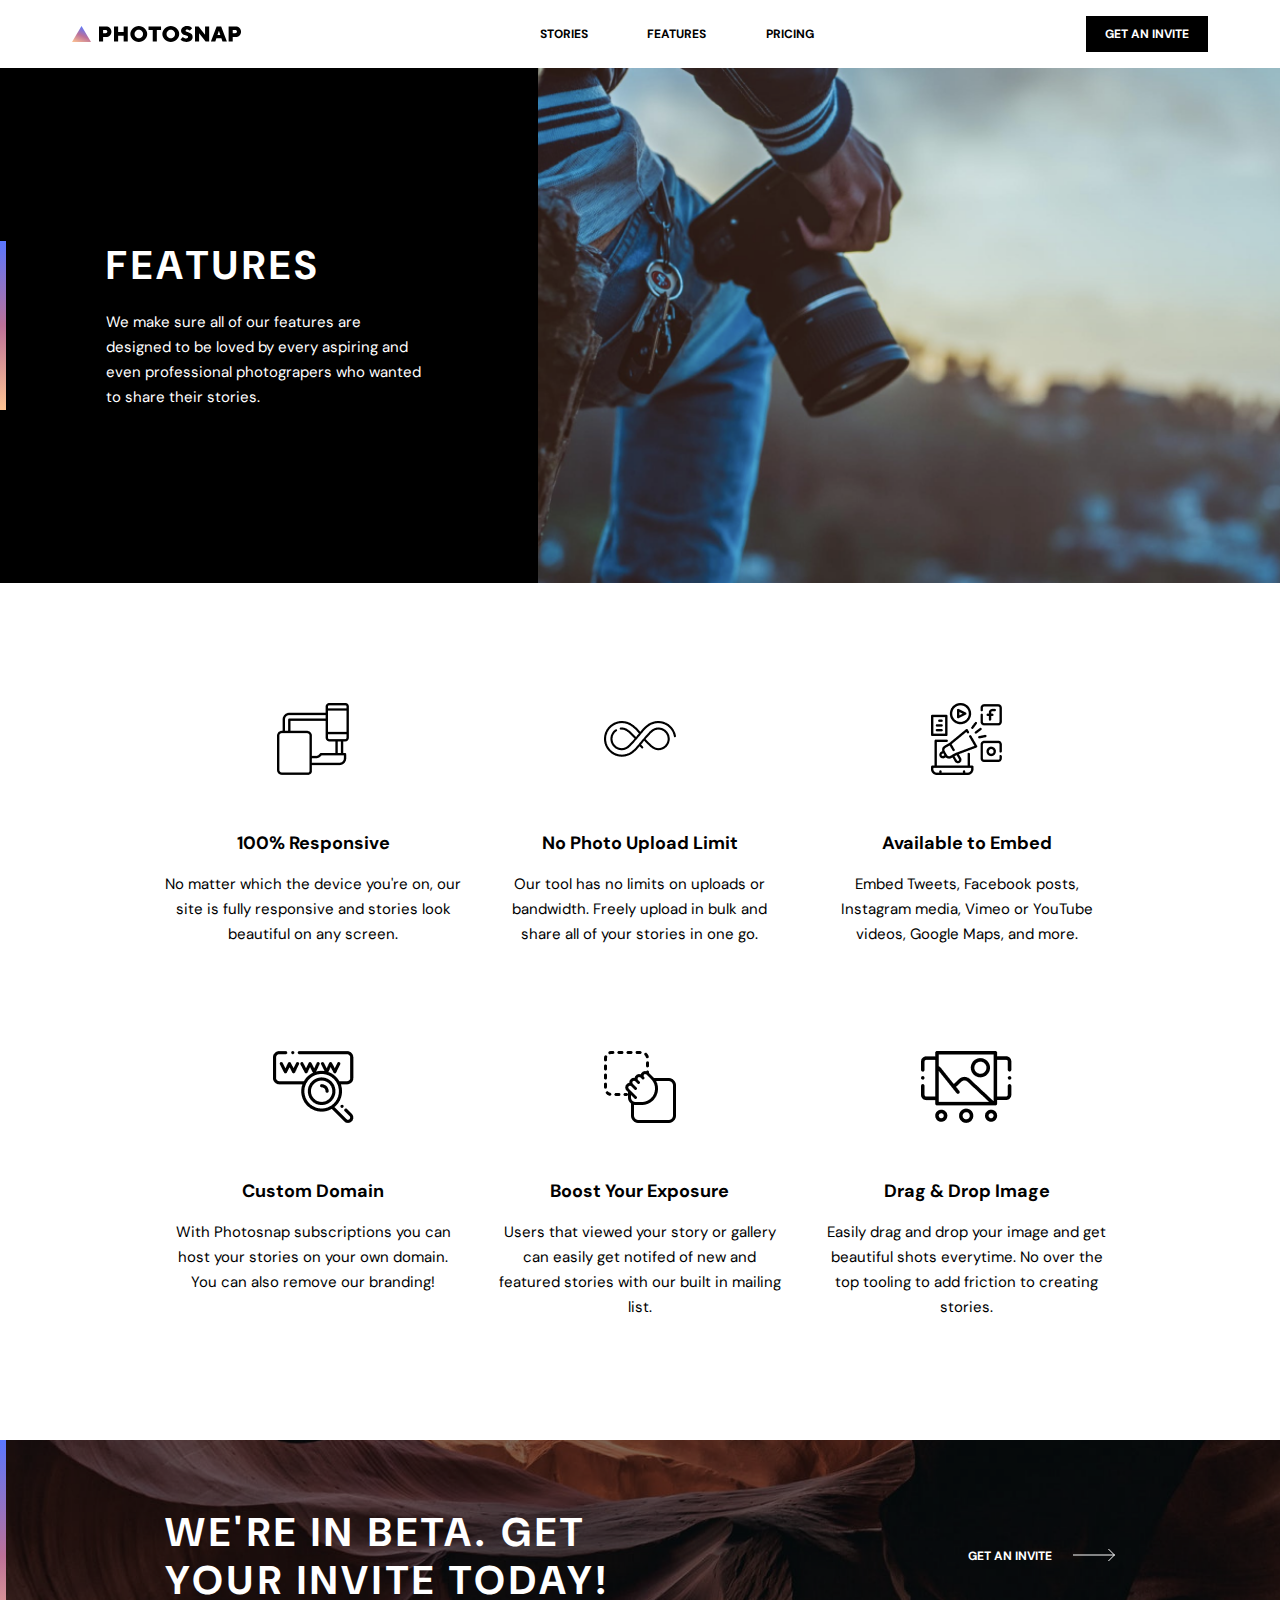
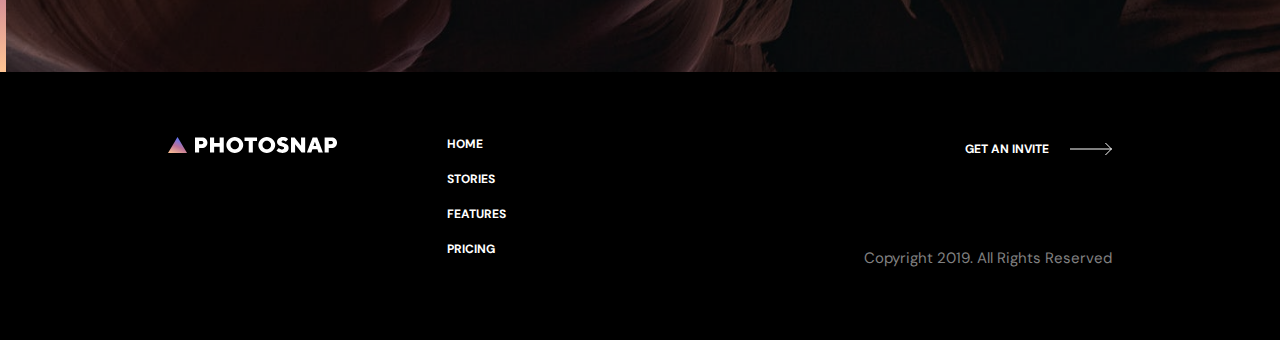
==== commit db532b4b: "Fixed logo footer" ====
--- a/features-page.html
+++ b/features-page.html
@@ -203,7 +203,7 @@
       <div class="footer-section">
         <div>
           <a href="#">
-            <img src=/assets/logo-photosnap-white.svg" alt="Photosnap logo"
+            <img src=/assets/logo-photosnap-white.svg alt="Photosnap logo"
             class="footer-logo" />
           </a>
           <ul class="social-icons">
--- a/global-styles.css
+++ b/global-styles.css
@@ -26,29 +26,6 @@
   );
 }
 
-/* @media only screen and (max-width: 1200px) {
-  html {
-    font-size: 87%;
-  }
-}
-
-@media only screen and (max-width: 1024px) {
-  html {
-    font-size: 82%;
-  }
-}
-
-@media only screen and (max-width: 860px) {
-  html {
-    font-size: 78%;
-  }
-}
-
-@media only screen and (max-width: 768px) {
-  html {
-    font-size: 75%;
-  }
-} */
 body {
   font-family: "DM Sans", sans-serif;
   font-weight: 400;
@@ -58,7 +35,6 @@
   max-width: 90em;
   margin: 0 auto;
   background-color: var(--pure-white);
-  text-shadow: 0px 0px 0.7px var(--pure-black);
 }
 
 h1 {
@@ -375,18 +351,19 @@
   margin-top: 5.3215rem;
 }
 
-.social-icons a {
+.social-icons a i {
   color: var(--pure-white);
   display: inline-block;
   font-size: 20px;
-  transition: background-image 2s ease-in-out;
+  transition: color 0.09s ease;
 }
 
 .social-icons .facebook:hover {
   background-image: linear-gradient(225deg, #63afdb, #6028f1);
   background-clip: text;
   -webkit-background-clip: text;
-  -webkit-text-fill-color: transparent;
+  color: transparent;
+  /* -webkit-text-fill-color: transparent; */
 }
 
 .social-icons .youtube:hover {
